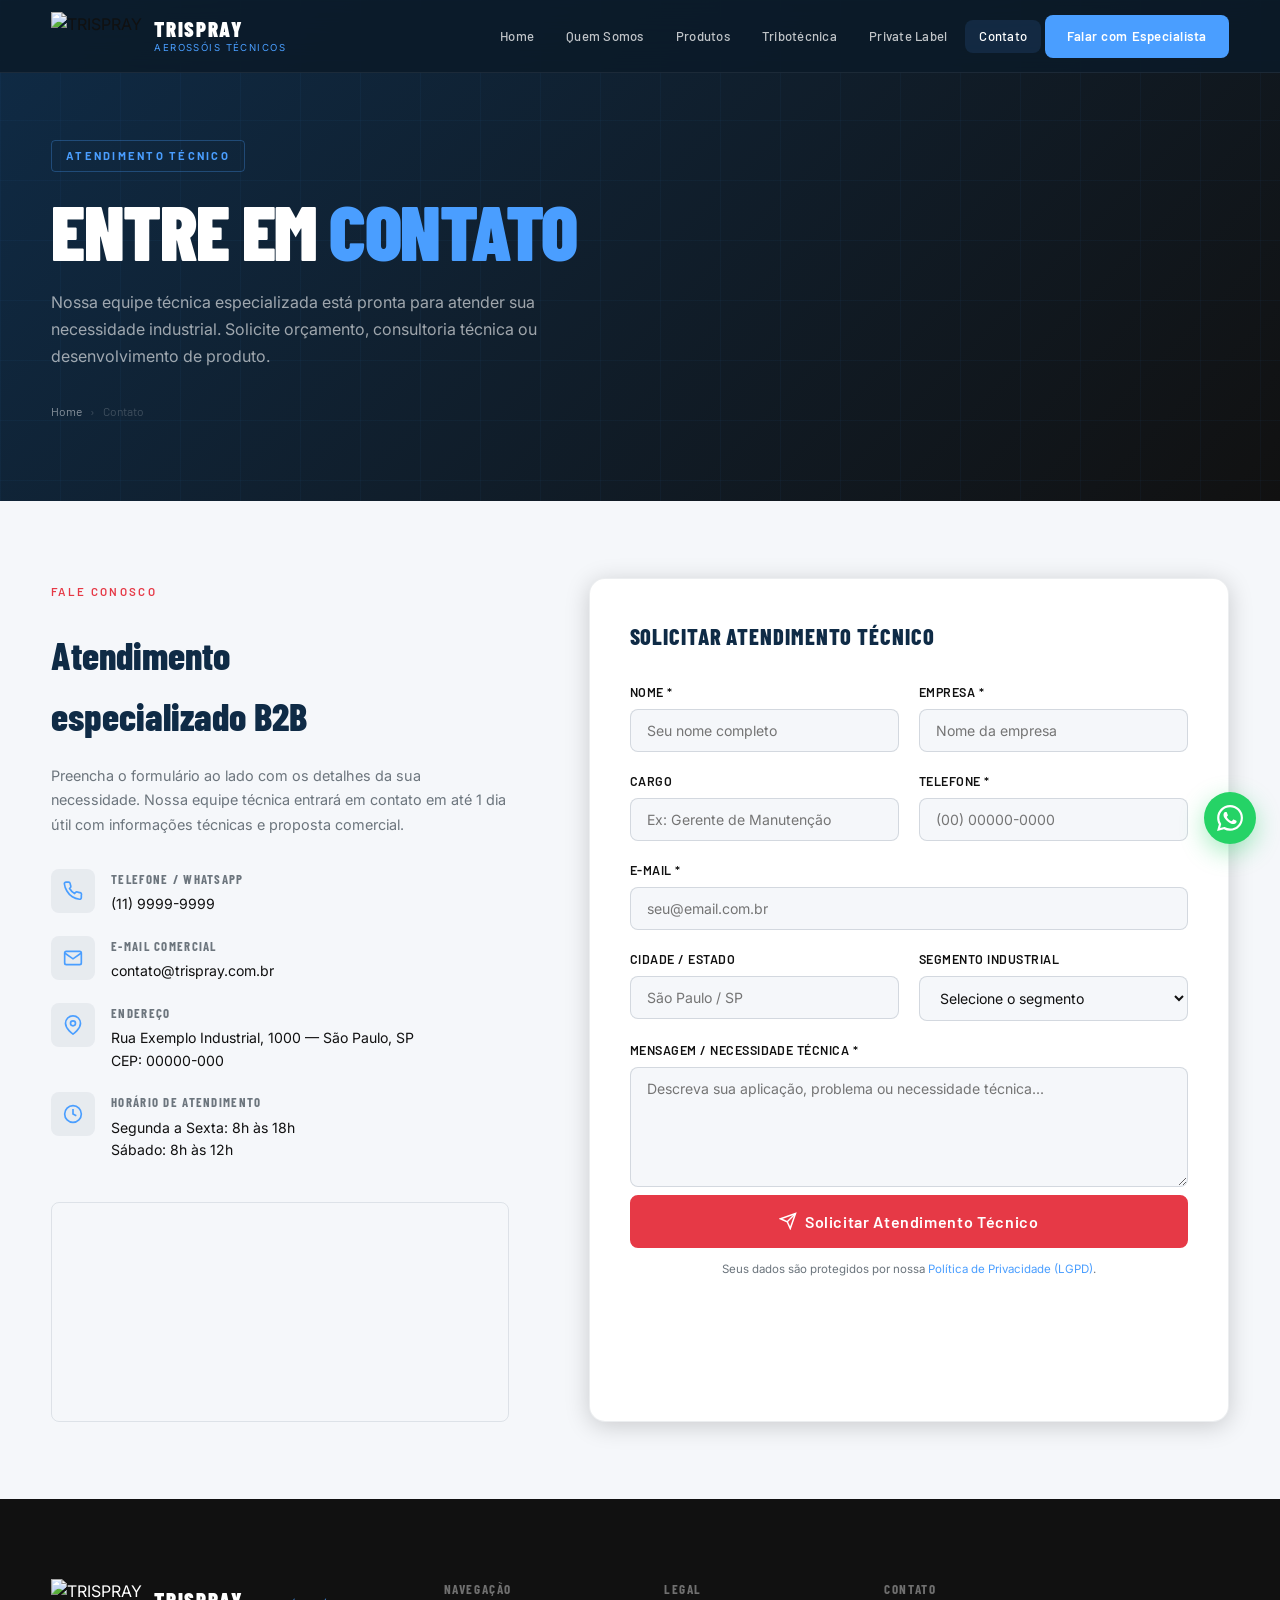
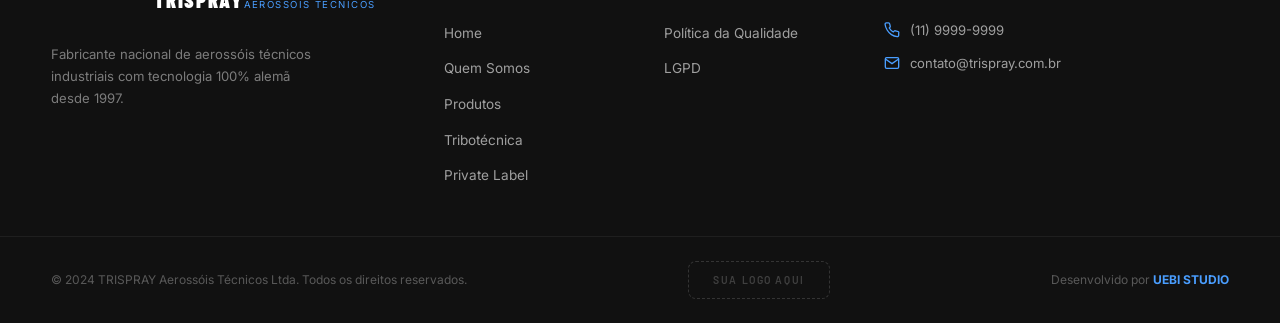
==== contato.html @ bf1bd6a0 "feat: finalizado site Trispray com design premium e detalhes em vermelho" ====
<!DOCTYPE html>
<html lang="pt-BR">

<head>
    <meta charset="UTF-8">
    <meta name="viewport" content="width=device-width, initial-scale=1.0">
    <title>Contato — TRISPRAY Aerossóis Técnicos</title>
    <meta name="description"
        content="Entre em contato com a equipe técnica da TRISPRAY. Solicite atendimento, orçamento ou consultoria para aerossóis industriais.">
    <link rel="preconnect" href="https://fonts.googleapis.com">
    <link rel="preconnect" href="https://fonts.gstatic.com" crossorigin>
    <link
        href="https://fonts.googleapis.com/css2?family=Barlow+Condensed:wght@700;800;900&family=Inter:wght@300;400;500;600;700&family=Barlow:wght@400;500;600&display=swap"
        rel="stylesheet">
    <link rel="stylesheet" href="style.css">
</head>

<body>
    <a href="https://wa.me/5511999999999" class="float-wa" target="_blank" rel="noopener" aria-label="WhatsApp"><svg
            width="26" height="26" viewBox="0 0 24 24" fill="currentColor">
            <path
                d="M17.472 14.382c-.297-.149-1.758-.867-2.03-.967-.273-.099-.471-.148-.67.15-.197.297-.767.966-.94 1.164-.173.199-.347.223-.644.075-.297-.15-1.255-.463-2.39-1.475-.883-.788-1.48-1.761-1.653-2.059-.173-.297-.018-.458.13-.606.134-.133.298-.347.446-.52.149-.174.198-.298.298-.497.099-.198.05-.371-.025-.52-.075-.149-.669-1.612-.916-2.207-.242-.579-.487-.5-.669-.51-.173-.008-.371-.01-.57-.01-.198 0-.52.074-.792.372-.272.297-1.04 1.016-1.04 2.479 0 1.462 1.065 2.875 1.213 3.074.149.198 2.096 3.2 5.077 4.487.709.306 1.262.489 1.694.625.712.227 1.36.195 1.871.118.571-.085 1.758-.719 2.006-1.413.248-.694.248-1.289.173-1.413-.074-.124-.272-.198-.57-.347m-5.421 7.403h-.004a9.87 9.87 0 0 1-5.031-1.378l-.361-.214-3.741.982.998-3.648-.235-.374a9.86 9.86 0 0 1-1.51-5.26c.001-5.45 4.436-9.884 9.888-9.884 2.64 0 5.122 1.03 6.988 2.898a9.825 9.825 0 0 1 2.893 6.994c-.003 5.45-4.437 9.884-9.885 9.884m8.413-18.297A11.815 11.815 0 0 0 12.05 0C5.495 0 .16 5.335.157 11.892c0 2.096.547 4.142 1.588 5.945L.057 24l6.305-1.654a11.882 11.882 0 0 0 5.683 1.448h.005c6.554 0 11.89-5.335 11.893-11.893a11.821 11.821 0 0 0-3.48-8.413Z" />
        </svg></a>

    <header class="header" id="header">
        <div class="container header__inner">
            <a href="index.html" class="header__logo">
                <img src="logo.png" alt="TRISPRAY" style="height: 48px; width: auto; object-fit: contain;">
                <div class="logo-text"><span class="logo-brand">TRISPRAY</span><span class="logo-sub">Aerossóis
                        Técnicos</span></div>
            </a>
            <nav class="header__nav" id="mainNav">
                <a href="index.html" class="nav-link">Home</a>
                <a href="quem-somos.html" class="nav-link">Quem Somos</a>
                <a href="produtos.html" class="nav-link">Produtos</a>
                <a href="tribotecnica.html" class="nav-link">Tribotécnica</a>
                <a href="private-label.html" class="nav-link">Private Label</a>
                <a href="contato.html" class="nav-link active">Contato</a>
                <a href="contato.html" class="btn btn--nav">Falar com Especialista</a>
            </nav>
            <button class="hamburger" id="hamburger" aria-label="Menu"><span></span><span></span><span></span></button>
        </div>
    </header>

    <main>
        <section class="page-hero">
            <div class="container page-hero__content">
                <span class="page-hero__tag">Atendimento Técnico</span>
                <h1 class="page-hero__title">Entre em <em>Contato</em></h1>
                <p class="page-hero__sub">Nossa equipe técnica especializada está pronta para atender sua necessidade
                    industrial. Solicite orçamento, consultoria técnica ou desenvolvimento de produto.</p>
                <nav class="breadcrumb"><a href="index.html">Home</a><span>›</span><span>Contato</span></nav>
            </div>
        </section>

        <div class="container">
            <div class="contato-inner">
                <div>
                    <span class="section-tag">Fale Conosco</span>
                    <h2 class="contato-info h2"
                        style="font-family:var(--font-head);font-size:clamp(1.8rem,3vw,2.6rem);font-weight:800;color:var(--blue-deep);margin:12px 0 16px;">
                        Atendimento<br>especializado B2B</h2>
                    <p style="color:var(--steel);line-height:1.7;margin-bottom:32px;font-size:.9rem;">Preencha o
                        formulário ao lado com os detalhes da sua necessidade. Nossa equipe técnica entrará em contato
                        em até 1 dia útil com informações técnicas e proposta comercial.</p>

                    <div class="contact-details">
                        <div class="contact-detail">
                            <div class="contact-detail__icon">
                                <svg width="20" height="20" viewBox="0 0 24 24" fill="none" stroke="currentColor"
                                    stroke-width="2">
                                    <path
                                        d="M22 16.92v3a2 2 0 0 1-2.18 2 19.79 19.79 0 0 1-8.63-3.07A19.5 19.5 0 0 1 4.69 12a19.79 19.79 0 0 1-3.07-8.67A2 2 0 0 1 3.6 1.28h3a2 2 0 0 1 2 1.72c.127.96.361 1.903.7 2.81a2 2 0 0 1-.45 2.11L7.91 9a16 16 0 0 0 6 6l1.27-1.27a2 2 0 0 1 2.11-.45c.907.339 1.85.573 2.81.7A2 2 0 0 1 22 16.92z" />
                                </svg>
                            </div>
                            <div>
                                <h4>Telefone / WhatsApp</h4>
                                <p>(11) 9999-9999</p>
                            </div>
                        </div>
                        <div class="contact-detail">
                            <div class="contact-detail__icon">
                                <svg width="20" height="20" viewBox="0 0 24 24" fill="none" stroke="currentColor"
                                    stroke-width="2">
                                    <path
                                        d="M4 4h16c1.1 0 2 .9 2 2v12c0 1.1-.9 2-2 2H4c-1.1 0-2-.9-2-2V6c0-1.1.9-2 2-2z" />
                                    <polyline points="22,6 12,13 2,6" />
                                </svg>
                            </div>
                            <div>
                                <h4>E-mail Comercial</h4>
                                <p>contato@trispray.com.br</p>
                            </div>
                        </div>
                        <div class="contact-detail">
                            <div class="contact-detail__icon">
                                <svg width="20" height="20" viewBox="0 0 24 24" fill="none" stroke="currentColor"
                                    stroke-width="2">
                                    <path d="M21 10c0 7-9 13-9 13s-9-6-9-13a9 9 0 0 1 18 0z" />
                                    <circle cx="12" cy="10" r="3" />
                                </svg>
                            </div>
                            <div>
                                <h4>Endereço</h4>
                                <p>Rua Exemplo Industrial, 1000 — São Paulo, SP<br>CEP: 00000-000</p>
                            </div>
                        </div>
                        <div class="contact-detail">
                            <div class="contact-detail__icon">
                                <svg width="20" height="20" viewBox="0 0 24 24" fill="none" stroke="currentColor"
                                    stroke-width="2">
                                    <circle cx="12" cy="12" r="10" />
                                    <polyline points="12 6 12 12 16 14" />
                                </svg>
                            </div>
                            <div>
                                <h4>Horário de Atendimento</h4>
                                <p>Segunda a Sexta: 8h às 18h<br>Sábado: 8h às 12h</p>
                            </div>
                        </div>
                    </div>

                    <div
                        style="border-radius:var(--radius);overflow:hidden;height:220px;border:1px solid rgba(15,43,70,.1);">
                        <iframe
                            src="https://www.google.com/maps/embed?pb=!1m18!1m12!1m3!1d3657.0!2d-46.63!3d-23.55!2m3!1f0!2f0!3f0!3m2!1i1024!2i768!4f13.1!3m3!1m2!1s0x0%3A0x0!2sSão%20Paulo!5e0!3m2!1spt!2sbr!4v1"
                            allowfullscreen="" loading="lazy" title="Localização TRISPRAY"
                            style="width:100%;height:100%;border:none;"></iframe>
                    </div>
                </div>

                <div class="contact-form">
                    <h3
                        style="font-family:var(--font-head);font-size:1.4rem;font-weight:800;color:var(--blue-deep);margin-bottom:28px;text-transform:uppercase;letter-spacing:.04em;">
                        Solicitar Atendimento Técnico</h3>
                    <form id="contactForm">
                        <div class="form-grid">
                            <div class="form-group">
                                <label for="nome">Nome *</label>
                                <input type="text" id="nome" name="nome" placeholder="Seu nome completo" required>
                            </div>
                            <div class="form-group">
                                <label for="empresa">Empresa *</label>
                                <input type="text" id="empresa" name="empresa" placeholder="Nome da empresa" required>
                            </div>
                            <div class="form-group">
                                <label for="cargo">Cargo</label>
                                <input type="text" id="cargo" name="cargo" placeholder="Ex: Gerente de Manutenção">
                            </div>
                            <div class="form-group">
                                <label for="telefone">Telefone *</label>
                                <input type="tel" id="telefone" name="telefone" placeholder="(00) 00000-0000" required>
                            </div>
                            <div class="form-group full">
                                <label for="email">E-mail *</label>
                                <input type="email" id="email" name="email" placeholder="seu@email.com.br" required>
                            </div>
                            <div class="form-group">
                                <label for="cidade">Cidade / Estado</label>
                                <input type="text" id="cidade" name="cidade" placeholder="São Paulo / SP">
                            </div>
                            <div class="form-group">
                                <label for="segmento">Segmento Industrial</label>
                                <select id="segmento" name="segmento">
                                    <option value="">Selecione o segmento</option>
                                    <option>Automotivo</option>
                                    <option>Metal-Mecânico</option>
                                    <option>Alimentício / Bebidas</option>
                                    <option>Farmacêutico</option>
                                    <option>Têxtil</option>
                                    <option>Eletroeletrônico</option>
                                    <option>Sucroalcooleiro</option>
                                    <option>Plásticos / Borracha</option>
                                    <option>Cosmético</option>
                                    <option>Outro</option>
                                </select>
                            </div>
                            <div class="form-group full">
                                <label for="mensagem">Mensagem / Necessidade Técnica *</label>
                                <textarea id="mensagem" name="mensagem"
                                    placeholder="Descreva sua aplicação, problema ou necessidade técnica..."
                                    required></textarea>
                            </div>
                        </div>
                        <div class="form-submit">
                            <button type="submit" class="btn btn--primary btn--lg">
                                <svg width="18" height="18" viewBox="0 0 24 24" fill="none" stroke="currentColor"
                                    stroke-width="2">
                                    <line x1="22" y1="2" x2="11" y2="13"></line>
                                    <polygon points="22 2 15 22 11 13 2 9 22 2"></polygon>
                                </svg>
                                Solicitar Atendimento Técnico
                            </button>
                        </div>
                        <p style="font-size:.72rem;color:var(--steel);margin-top:12px;text-align:center;">Seus dados são
                            protegidos por nossa <a href="lgpd.html" style="color:var(--blue-accent);">Política de
                                Privacidade (LGPD)</a>.</p>
                    </form>
                </div>
            </div>
        </div>
    </main>

    <footer class="footer">
        <div class="footer__top">
            <div class="container footer__top-inner">
                <div class="footer__col footer__col--brand">
                    <div class="footer__logo"><img src="logo.png" alt="TRISPRAY"
                            style="height: 48px; width: auto; object-fit: contain;">
                        <div><span class="logo-brand">TRISPRAY</span><span class="logo-sub">Aerossóis Técnicos</span>
                        </div>
                    </div>
                    <p>Fabricante nacional de aerossóis técnicos industriais com tecnologia 100% alemã desde 1997.</p>
                </div>
                <div class="footer__col">
                    <h4>Navegação</h4>
                    <ul>
                        <li><a href="index.html">Home</a></li>
                        <li><a href="quem-somos.html">Quem Somos</a></li>
                        <li><a href="produtos.html">Produtos</a></li>
                        <li><a href="tribotecnica.html">Tribotécnica</a></li>
                        <li><a href="private-label.html">Private Label</a></li>
                    </ul>
                </div>
                <div class="footer__col">
                    <h4>Legal</h4>
                    <ul>
                        <li><a href="qualidade.html">Política da Qualidade</a></li>
                        <li><a href="lgpd.html">LGPD</a></li>
                    </ul>
                </div>
                <div class="footer__col">
                    <h4>Contato</h4>
                    <div class="footer__contact">
                        <div class="footer__contact-item"><svg width="16" height="16" viewBox="0 0 24 24" fill="none"
                                stroke="currentColor" stroke-width="2">
                                <path
                                    d="M22 16.92v3a2 2 0 0 1-2.18 2 19.79 19.79 0 0 1-8.63-3.07A19.5 19.5 0 0 1 4.69 12a19.79 19.79 0 0 1-3.07-8.67A2 2 0 0 1 3.6 1.28h3a2 2 0 0 1 2 1.72c.127.96.361 1.903.7 2.81a2 2 0 0 1-.45 2.11L7.91 9a16 16 0 0 0 6 6l1.27-1.27a2 2 0 0 1 2.11-.45c.907.339 1.85.573 2.81.7A2 2 0 0 1 22 16.92z" />
                            </svg><span>(11) 9999-9999</span></div>
                        <div class="footer__contact-item"><svg width="16" height="16" viewBox="0 0 24 24" fill="none"
                                stroke="currentColor" stroke-width="2">
                                <path d="M4 4h16c1.1 0 2 .9 2 2v12c0 1.1-.9 2-2 2H4c-1.1 0-2-.9-2-2V6c0-1.1.9-2 2-2z" />
                                <polyline points="22,6 12,13 2,6" />
                            </svg><span>contato@trispray.com.br</span></div>
                    </div>
                </div>
            </div>
        </div>
        <div class="footer__bottom">
            <div class="container footer__bottom-inner">
                <p>© 2024 TRISPRAY Aerossóis Técnicos Ltda. Todos os direitos reservados.</p>
                <div class="footer__logo-client">
                    <div class="logo-placeholder"><span>SUA LOGO AQUI</span></div>
                </div>
                <p class="footer__dev">Desenvolvido por <strong>UEBI STUDIO</strong></p>
            </div>
        </div>
    </footer>
    <script src="main.js"></script>
</body>

</html>
---- style.css ----
/* ═══════════════════════════════════════════════════
   TRISPRAY — INDUSTRIAL TECH PREMIUM DESIGN SYSTEM
   ═══════════════════════════════════════════════════ */

:root {
  --red-brand: #E63946;
  --red-dark: #C92A36;
  --blue-deep: #0F2B46;
  --blue-mid: #1A3D5C;
  --blue-accent: #4A9EFF;
  --blue-light: #7EC8FF;
  --steel: #6C757D;
  --steel-light: #9BA7B0;
  --graphite: #111111;
  --graphite-mid: #1C1C1C;
  --graphite-soft: #2A2A2A;
  --white-tech: #F5F7FA;
  --white: #FFFFFF;
  --green-nsf: #22C55E;
  --green-dark: #166534;
  --amber: #F59E0B;
  --border: rgba(74, 158, 255, .15);
  --border-dark: rgba(255, 255, 255, .07);

  --font-head: 'Barlow Condensed', sans-serif;
  --font-body: 'Inter', sans-serif;
  --font-alt: 'Barlow', sans-serif;

  --radius: 8px;
  --radius-lg: 16px;
  --shadow: 0 4px 24px rgba(0, 0, 0, .18);
  --shadow-lg: 0 12px 48px rgba(0, 0, 0, .28);

  --transition: .3s cubic-bezier(.25, .46, .45, .94);
}

*,
*::before,
*::after {
  box-sizing: border-box;
  margin: 0;
  padding: 0;
}

html {
  scroll-behavior: smooth;
  font-size: 16px;
}

body {
  font-family: var(--font-body);
  background: var(--white-tech);
  color: var(--graphite);
  line-height: 1.6;
  -webkit-font-smoothing: antialiased;
  overflow-x: hidden;
}

img {
  max-width: 100%;
  height: auto;
  display: block;
}

a {
  text-decoration: none;
  color: inherit;
}

ul {
  list-style: none;
}

/* ─── CONTAINER ─── */
.container {
  width: 100%;
  max-width: 1320px;
  margin: 0 auto;
  padding: 0 clamp(16px, 4vw, 64px);
}

/* ─── SECTION UTIL ─── */
.section {
  padding: clamp(64px, 8vw, 120px) 0;
}

.section--dark {
  background: var(--graphite);
  color: var(--white);
}

.section--blue {
  background: var(--blue-deep);
  color: var(--white);
}

.section-header {
  margin-bottom: clamp(40px, 5vw, 72px);
}

.section-header--center {
  text-align: center;
}

.section-header--split {
  display: flex;
  justify-content: space-between;
  align-items: flex-end;
  gap: 24px;
  flex-wrap: wrap;
}

.section-tag {
  display: inline-block;
  font-family: var(--font-alt);
  font-size: .72rem;
  font-weight: 600;
  letter-spacing: .2em;
  text-transform: uppercase;
  color: var(--red-brand);
  margin-bottom: 12px;
}

.section-title {
  font-family: var(--font-head);
  font-size: clamp(2rem, 4vw, 3.2rem);
  font-weight: 800;
  line-height: 1.1;
  letter-spacing: -.01em;
  color: inherit;
}

.section-title em {
  font-style: normal;
  color: var(--blue-accent);
}

.section--dark .section-title em,
.section--blue .section-title em {
  color: var(--blue-light);
}

.section-desc {
  margin-top: 16px;
  font-size: 1rem;
  color: var(--steel);
  max-width: 560px;
}

.section--dark .section-desc {
  color: var(--steel-light);
}

/* ─── BUTTONS ─── */
.btn {
  display: inline-flex;
  align-items: center;
  gap: 8px;
  padding: 12px 28px;
  border-radius: var(--radius);
  font-family: var(--font-alt);
  font-weight: 600;
  font-size: .9rem;
  letter-spacing: .04em;
  cursor: pointer;
  border: 2px solid transparent;
  transition: var(--transition);
  white-space: nowrap;
}

.btn--primary {
  background: var(--red-brand);
  color: var(--white);
  border-color: var(--red-brand);
}

.btn--primary:hover {
  background: var(--red-dark);
  border-color: var(--red-dark);
  transform: translateY(-2px);
  box-shadow: 0 8px 24px rgba(230, 57, 70, .35);
}

.btn--ghost {
  background: transparent;
  color: var(--white);
  border-color: rgba(255, 255, 255, .4);
}

.btn--ghost:hover {
  border-color: var(--white);
  background: rgba(255, 255, 255, .08);
}

.btn--outline {
  background: transparent;
  color: var(--blue-accent);
  border-color: var(--blue-accent);
}

.btn--outline:hover {
  background: var(--blue-accent);
  color: var(--white);
}

.btn--nav {
  background: var(--blue-accent);
  color: var(--white);
  padding: 9px 20px;
  font-size: .82rem;
}

.btn--nav:hover {
  background: #2d87f0;
}

.btn--lg {
  padding: 15px 36px;
  font-size: 1rem;
}

/* ─── FLOATING ELEMENTS ─── */
.float-cta {
  position: fixed;
  right: 24px;
  bottom: 120px;
  z-index: 999;
  display: flex;
  align-items: center;
  gap: 10px;
  background: var(--blue-deep);
  color: var(--white);
  border: 1px solid var(--border);
  border-radius: 40px;
  padding: 12px 20px;
  font-family: var(--font-alt);
  font-weight: 600;
  font-size: .8rem;
  letter-spacing: .04em;
  box-shadow: 0 8px 32px rgba(15, 43, 70, .5);
  transition: var(--transition);
}

.float-cta:hover {
  background: var(--blue-accent);
  border-color: var(--blue-accent);
  transform: translateY(-3px);
}

.float-wa {
  position: fixed;
  right: 24px;
  bottom: 56px;
  z-index: 999;
  width: 52px;
  height: 52px;
  border-radius: 50%;
  background: #25D366;
  color: var(--white);
  display: flex;
  align-items: center;
  justify-content: center;
  box-shadow: 0 8px 24px rgba(37, 211, 102, .4);
  transition: var(--transition);
}

.float-wa:hover {
  transform: scale(1.1);
}

/* ═══════════════════════════════════════
   HEADER
═══════════════════════════════════════ */
.header {
  position: fixed;
  top: 0;
  left: 0;
  right: 0;
  z-index: 1000;
  background: rgba(11, 26, 41, .85);
  backdrop-filter: blur(16px);
  -webkit-backdrop-filter: blur(16px);
  border-bottom: 1px solid var(--border-dark);
  transition: var(--transition);
}

.header.scrolled {
  background: rgba(11, 26, 41, .97);
  box-shadow: 0 4px 24px rgba(0, 0, 0, .3);
}

.header__inner {
  display: flex;
  align-items: center;
  justify-content: space-between;
  gap: 24px;
  height: 72px;
}

.header__logo {
  display: flex;
  align-items: center;
  gap: 12px;
  flex-shrink: 0;
}

.logo-text {
  display: flex;
  flex-direction: column;
}

.logo-brand {
  font-family: var(--font-head);
  font-size: 1.3rem;
  font-weight: 900;
  letter-spacing: .08em;
  color: var(--white);
  line-height: 1;
}

.logo-sub {
  font-size: .6rem;
  letter-spacing: .15em;
  text-transform: uppercase;
  color: var(--blue-accent);
  line-height: 1;
  margin-top: 3px;
}

.header__nav {
  display: flex;
  align-items: center;
  gap: 4px;
}

.nav-link {
  font-family: var(--font-alt);
  font-size: .82rem;
  font-weight: 500;
  color: rgba(255, 255, 255, .75);
  padding: 6px 14px;
  border-radius: var(--radius);
  transition: var(--transition);
  display: flex;
  align-items: center;
  gap: 4px;
  letter-spacing: .02em;
}

.nav-link:hover,
.nav-link.active {
  color: var(--white);
  background: rgba(74, 158, 255, .12);
}

.nav-dropdown {
  position: relative;
}

.dropdown-menu {
  position: absolute;
  top: calc(100% + 8px);
  left: 0;
  background: var(--blue-deep);
  border: 1px solid var(--border);
  border-radius: var(--radius);
  padding: 8px;
  min-width: 240px;
  opacity: 0;
  visibility: hidden;
  transform: translateY(-8px);
  transition: var(--transition);
  box-shadow: var(--shadow-lg);
}

.nav-dropdown:hover .dropdown-menu {
  opacity: 1;
  visibility: visible;
  transform: translateY(0);
}

.dropdown-item {
  display: block;
  padding: 9px 14px;
  font-size: .82rem;
  color: rgba(255, 255, 255, .75);
  border-radius: 6px;
  transition: var(--transition);
  font-family: var(--font-alt);
}

.dropdown-item:hover {
  background: rgba(74, 158, 255, .15);
  color: var(--white);
}

.hamburger {
  display: none;
  flex-direction: column;
  gap: 5px;
  background: none;
  border: none;
  cursor: pointer;
  padding: 4px;
}

.hamburger span {
  display: block;
  width: 24px;
  height: 2px;
  background: var(--white);
  border-radius: 2px;
  transition: var(--transition);
}

/* ═══════════════════════════════════════
   HERO
═══════════════════════════════════════ */
.hero {
  position: relative;
  min-height: 100vh;
  display: flex;
  align-items: center;
  overflow: hidden;
  padding-top: 72px;
}

.hero__bg {
  position: absolute;
  inset: 0;
  z-index: 0;
}

.hero__img {
  width: 100%;
  height: 100%;
  object-fit: cover;
  object-position: center right;
  filter: saturate(.7) brightness(.5);
}

.hero__overlay {
  position: absolute;
  inset: 0;
  background: linear-gradient(105deg,
      rgba(15, 43, 70, .97) 0%,
      rgba(15, 43, 70, .82) 40%,
      rgba(15, 43, 70, .4) 70%,
      transparent 100%);
}

.hero__grid-lines {
  position: absolute;
  inset: 0;
  background-image:
    linear-gradient(rgba(74, 158, 255, .04) 1px, transparent 1px),
    linear-gradient(90deg, rgba(74, 158, 255, .04) 1px, transparent 1px);
  background-size: 60px 60px;
}

.hero__content {
  position: relative;
  z-index: 1;
  padding-top: clamp(48px, 8vh, 100px);
  padding-bottom: clamp(48px, 8vh, 100px);
  max-width: 800px;
}

.hero__meta {
  display: flex;
  align-items: center;
  gap: 12px;
  margin-bottom: 28px;
  flex-wrap: wrap;
}

.hero__tag {
  font-family: var(--font-alt);
  font-size: .72rem;
  font-weight: 600;
  letter-spacing: .18em;
  text-transform: uppercase;
  color: var(--red-brand);
}

.hero__sep {
  color: rgba(255, 255, 255, .25);
}

.hero__headline {
  display: flex;
  flex-direction: column;
  gap: 0;
  margin-bottom: 28px;
}

.hero__headline-line1 {
  font-family: var(--font-head);
  font-size: clamp(1.4rem, 2.5vw, 2rem);
  font-weight: 400;
  color: rgba(255, 255, 255, .7);
  letter-spacing: .04em;
  text-transform: uppercase;
}

.hero__headline-line2 {
  font-family: var(--font-head);
  font-size: clamp(3rem, 7vw, 6.5rem);
  font-weight: 900;
  line-height: .95;
  letter-spacing: -.02em;
  text-transform: uppercase;
  color: var(--white);
}

.hero__headline-accent {
  font-family: var(--font-head);
  font-size: clamp(1.8rem, 4vw, 3.5rem);
  font-weight: 700;
  line-height: 1.1;
  color: var(--blue-accent);
  letter-spacing: .02em;
  text-transform: uppercase;
}

.hero__sub {
  font-size: clamp(.9rem, 1.2vw, 1.05rem);
  color: rgba(255, 255, 255, .65);
  line-height: 1.7;
  margin-bottom: 40px;
  max-width: 520px;
}

.hero__actions {
  display: flex;
  gap: 16px;
  flex-wrap: wrap;
  margin-bottom: 56px;
}

.hero__stats {
  display: flex;
  align-items: center;
  gap: 32px;
  padding-top: 36px;
  border-top: 1px solid rgba(255, 255, 255, .1);
  flex-wrap: wrap;
}

.hero__stat {
  display: flex;
  flex-direction: column;
}

.hero__stat-num {
  font-family: var(--font-head);
  font-size: 2.8rem;
  font-weight: 900;
  color: var(--white);
  line-height: 1;
}

.hero__stat-unit {
  font-size: 1.5rem;
  color: var(--blue-accent);
  font-weight: 800;
}

.hero__stat-label {
  font-size: .72rem;
  letter-spacing: .1em;
  text-transform: uppercase;
  color: rgba(255, 255, 255, .5);
  margin-top: 4px;
  font-family: var(--font-alt);
}

.hero__stat-div {
  width: 1px;
  height: 48px;
  background: rgba(255, 255, 255, .12);
}

.hero__scroll {
  position: absolute;
  bottom: 40px;
  left: 50%;
  transform: translateX(-50%);
  display: flex;
  flex-direction: column;
  align-items: center;
  gap: 8px;
  z-index: 1;
  color: rgba(255, 255, 255, .4);
  font-size: .65rem;
  letter-spacing: .15em;
  text-transform: uppercase;
  font-family: var(--font-alt);
}

.hero__scroll-line {
  width: 1px;
  height: 48px;
  background: linear-gradient(to bottom, rgba(74, 158, 255, .6), transparent);
  animation: scrollPulse 2s infinite;
}

@keyframes scrollPulse {

  0%,
  100% {
    opacity: .4;
    transform: scaleY(1);
  }

  50% {
    opacity: 1;
    transform: scaleY(.6);
  }
}

/* ═══════════════════════════════════════
   DIFERENCIAIS
═══════════════════════════════════════ */
.diferenciais__grid {
  display: grid;
  grid-template-columns: repeat(auto-fill, minmax(320px, 1fr));
  gap: 1px;
  background: rgba(74, 158, 255, .1);
  border: 1px solid rgba(74, 158, 255, .1);
  border-radius: var(--radius-lg);
  overflow: hidden;
}

.dif-card {
  background: var(--white);
  padding: 40px 36px;
  position: relative;
  transition: var(--transition);
}

.dif-card:hover {
  background: rgba(15, 43, 70, .03);
}

.dif-card__num {
  font-family: var(--font-head);
  font-size: 4rem;
  font-weight: 900;
  color: rgba(74, 158, 255, .07);
  line-height: 1;
  position: absolute;
  top: 24px;
  right: 28px;
  letter-spacing: -.02em;
}

.dif-card__icon {
  color: var(--blue-accent);
  margin-bottom: 20px;
}

.dif-card h3 {
  font-family: var(--font-head);
  font-size: 1.25rem;
  font-weight: 700;
  margin-bottom: 10px;
  color: var(--blue-deep);
  letter-spacing: .01em;
}

.dif-card p {
  font-size: .88rem;
  color: var(--steel);
  line-height: 1.65;
}

/* ═══════════════════════════════════════
   SEGMENTOS
═══════════════════════════════════════ */
.segmentos__grid {
  display: grid;
  grid-template-columns: repeat(auto-fill, minmax(200px, 1fr));
  gap: 16px;
}

.seg-card {
  background: var(--graphite-mid);
  border: 1px solid rgba(255, 255, 255, .06);
  border-radius: var(--radius);
  padding: 32px 24px;
  text-align: center;
  transition: var(--transition);
  cursor: default;
}

.seg-card:hover {
  border-color: var(--blue-accent);
  background: rgba(74, 158, 255, .08);
  transform: translateY(-4px);
}

.seg-card__icon {
  color: var(--blue-accent);
  margin: 0 auto 16px;
  display: flex;
  justify-content: center;
}

.seg-card h3 {
  font-family: var(--font-head);
  font-size: 1.05rem;
  font-weight: 700;
  color: var(--white);
  margin-bottom: 6px;
  letter-spacing: .02em;
}

.seg-card p {
  font-size: .75rem;
  color: var(--steel-light);
  line-height: 1.5;
}

/* ═══════════════════════════════════════
   PRODUTOS PREVIEW
═══════════════════════════════════════ */
.produtos-preview__grid {
  display: grid;
  grid-template-columns: repeat(auto-fill, minmax(280px, 1fr));
  gap: 24px;
}

.prod-card {
  background: var(--white);
  border: 1px solid rgba(15, 43, 70, .08);
  border-radius: var(--radius-lg);
  padding: 32px 28px;
  position: relative;
  overflow: hidden;
  transition: var(--transition);
}

.prod-card::before {
  content: '';
  position: absolute;
  inset: 0;
  background: linear-gradient(135deg, rgba(74, 158, 255, .03), transparent);
  opacity: 0;
  transition: var(--transition);
}

.prod-card:hover {
  transform: translateY(-6px);
  box-shadow: var(--shadow-lg);
}

.prod-card:hover::before {
  opacity: 1;
}

.prod-card__accent {
  position: absolute;
  top: 0;
  left: 0;
  width: 100%;
  height: 3px;
  background: var(--accent, var(--blue-accent));
}

.prod-card__head {
  display: flex;
  justify-content: space-between;
  align-items: flex-start;
  margin-bottom: 20px;
  color: var(--blue-deep);
}

.prod-card__tag {
  font-size: .68rem;
  font-weight: 700;
  letter-spacing: .12em;
  text-transform: uppercase;
  background: rgba(74, 158, 255, .1);
  color: var(--blue-accent);
  padding: 4px 10px;
  border-radius: 4px;
  font-family: var(--font-alt);
}

.nsf-tag {
  background: rgba(34, 197, 94, .1) !important;
  color: var(--green-nsf) !important;
}

.prod-card h3 {
  font-family: var(--font-head);
  font-size: 1.3rem;
  font-weight: 800;
  color: var(--blue-deep);
  margin-bottom: 10px;
  letter-spacing: .01em;
}

.prod-card p {
  font-size: .85rem;
  color: var(--steel);
  line-height: 1.6;
  margin-bottom: 20px;
}

.prod-card__link {
  font-family: var(--font-alt);
  font-size: .82rem;
  font-weight: 700;
  color: var(--blue-accent);
  letter-spacing: .04em;
  transition: var(--transition);
}

.prod-card__link:hover {
  letter-spacing: .1em;
}

/* ═══════════════════════════════════════
   PRIVATE LABEL
═══════════════════════════════════════ */
.private-label__inner {
  display: grid;
  grid-template-columns: 1fr 1fr;
  gap: 80px;
  align-items: center;
}

.private-label__content p {
  margin: 20px 0 28px;
  font-size: .95rem;
  color: rgba(255, 255, 255, .65);
  line-height: 1.8;
}

.checkList {
  display: flex;
  flex-direction: column;
  gap: 12px;
  margin-bottom: 36px;
}

.checkList li {
  display: flex;
  align-items: center;
  gap: 10px;
  font-size: .9rem;
  color: rgba(255, 255, 255, .8);
}

.checkList li svg {
  color: var(--green-nsf);
  flex-shrink: 0;
}

.pl-visual-box {
  position: relative;
  height: 360px;
  display: flex;
  align-items: center;
  justify-content: center;
}

.pl-glow {
  position: absolute;
  width: 200px;
  height: 200px;
  border-radius: 50%;
  background: radial-gradient(circle, rgba(74, 158, 255, .2), transparent 70%);
  animation: glowPulse 3s infinite;
}

@keyframes glowPulse {

  0%,
  100% {
    transform: scale(1);
    opacity: .6
  }

  50% {
    transform: scale(1.2);
    opacity: 1
  }
}

.pl-can {
  position: absolute;
  display: flex;
  flex-direction: column;
  align-items: center;
  transition: var(--transition);
}

.pl-can:hover {
  transform: translateY(-8px);
}

.pl-can__body {
  width: 68px;
  height: 160px;
  border-radius: 10px 10px 8px 8px;
  background: linear-gradient(135deg, #3a5a7a, #1a3d5c, #0f2b46);
  border: 1px solid rgba(74, 158, 255, .3);
  box-shadow: inset -8px 0 16px rgba(0, 0, 0, .4), 0 8px 32px rgba(0, 0, 0, .4);
  position: relative;
  overflow: hidden;
}

.pl-can__body::before {
  content: '';
  position: absolute;
  top: 0;
  left: 25%;
  width: 20%;
  height: 100%;
  background: linear-gradient(to bottom, rgba(255, 255, 255, .15), transparent);
  border-radius: 0 0 4px 4px;
}

.pl-can__label {
  margin-top: 8px;
  font-family: var(--font-head);
  font-size: .6rem;
  font-weight: 700;
  letter-spacing: .12em;
  text-align: center;
  color: rgba(255, 255, 255, .4);
}

.pl-can--1 {
  left: 50px;
  transform: rotate(-8deg);
  z-index: 1;
}

.pl-can--2 {
  transform: rotate(0deg) translateY(-16px);
  z-index: 3;
}

.pl-can--3 {
  right: 50px;
  transform: rotate(8deg);
  z-index: 2;
}

.pl-can--1 .pl-can__body {
  background: linear-gradient(135deg, #4a7a3a, #2a5a2a, #1a3a1a);
}

.pl-can--3 .pl-can__body {
  background: linear-gradient(135deg, #7a3a3a, #5a1a1a, #3a0a0a);
}

/* ═══════════════════════════════════════
   QUALIDADE
═══════════════════════════════════════ */
.qualidade__grid {
  display: grid;
  grid-template-columns: repeat(auto-fill, minmax(260px, 1fr));
  gap: 24px;
}

.qual-item {
  background: var(--white);
  border: 1px solid rgba(15, 43, 70, .08);
  border-radius: var(--radius-lg);
  padding: 36px 28px;
  transition: var(--transition);
}

.qual-item:hover {
  box-shadow: var(--shadow);
  transform: translateY(-4px);
}

.qual-item__icon {
  color: var(--blue-accent);
  margin-bottom: 20px;
}

.qual-item__icon.nsf-icon {
  color: var(--green-nsf);
}

.qual-item h3 {
  font-family: var(--font-head);
  font-size: 1.15rem;
  font-weight: 700;
  color: var(--blue-deep);
  margin-bottom: 10px;
}

.qual-item p {
  font-size: .84rem;
  color: var(--steel);
  line-height: 1.65;
  margin-bottom: 18px;
}

.qual-link {
  font-family: var(--font-alt);
  font-size: .82rem;
  font-weight: 700;
  color: var(--blue-accent);
  transition: var(--transition);
}

.qual-link:hover {
  letter-spacing: .06em;
}

/* ═══════════════════════════════════════
   TRIBOTÉCNICA PREVIEW
═══════════════════════════════════════ */
.tribo-preview__inner {
  display: grid;
  grid-template-columns: auto 1fr 1fr;
  gap: 64px;
  align-items: start;
}

.tribo-preview__label {
  writing-mode: vertical-rl;
  text-orientation: mixed;
  transform: rotate(180deg);
}

.tribo-preview__label span {
  font-family: var(--font-head);
  font-size: .75rem;
  font-weight: 700;
  letter-spacing: .25em;
  text-transform: uppercase;
  color: var(--blue-accent);
  border-right: 2px solid var(--blue-accent);
  padding-right: 16px;
}

.tribo-preview__content p {
  margin: 20px 0 28px;
  font-size: .9rem;
  color: rgba(255, 255, 255, .65);
  line-height: 1.8;
}

.tribo-prod-item {
  display: flex;
  align-items: center;
  gap: 20px;
  padding: 18px 0;
  border-bottom: 1px solid rgba(255, 255, 255, .06);
}

.tribo-num {
  font-family: var(--font-head);
  font-size: 1.5rem;
  font-weight: 900;
  color: rgba(74, 158, 255, .25);
  min-width: 32px;
}

.tribo-prod-item strong {
  display: block;
  font-family: var(--font-head);
  font-size: 1rem;
  font-weight: 700;
  color: var(--white);
  letter-spacing: .02em;
}

.tribo-prod-item span {
  font-size: .78rem;
  color: rgba(255, 255, 255, .45);
  margin-top: 2px;
  display: block;
}

/* ═══════════════════════════════════════
   FOOTER
═══════════════════════════════════════ */
.footer {
  background: var(--graphite);
  color: var(--white);
}

.footer__top {
  padding: 80px 0 48px;
  border-bottom: 1px solid rgba(255, 255, 255, .06);
}

.footer__top-inner {
  display: grid;
  grid-template-columns: 2fr 1fr 1fr 2fr;
  gap: 48px;
}

.footer__col--brand p {
  margin-top: 16px;
  font-size: .82rem;
  color: rgba(255, 255, 255, .45);
  line-height: 1.7;
  max-width: 280px;
}

.footer__logo {
  display: flex;
  align-items: center;
  gap: 12px;
}

.footer__social {
  display: flex;
  gap: 12px;
  margin-top: 24px;
}

.social-icon {
  width: 36px;
  height: 36px;
  border-radius: 8px;
  background: rgba(255, 255, 255, .06);
  display: flex;
  align-items: center;
  justify-content: center;
  color: rgba(255, 255, 255, .6);
  transition: var(--transition);
}

.social-icon:hover {
  background: var(--blue-accent);
  color: var(--white);
}

.footer__col h4 {
  font-family: var(--font-head);
  font-size: .82rem;
  font-weight: 700;
  letter-spacing: .12em;
  text-transform: uppercase;
  color: rgba(255, 255, 255, .4);
  margin-bottom: 20px;
}

.footer__col ul li+li {
  margin-top: 10px;
}

.footer__col ul a {
  font-size: .85rem;
  color: rgba(255, 255, 255, .6);
  transition: var(--transition);
}

.footer__col ul a:hover {
  color: var(--blue-accent);
  padding-left: 6px;
}

.footer__contact {
  display: flex;
  flex-direction: column;
  gap: 12px;
}

.footer__contact-item {
  display: flex;
  align-items: flex-start;
  gap: 10px;
  font-size: .82rem;
  color: rgba(255, 255, 255, .6);
}

.footer__contact-item svg {
  flex-shrink: 0;
  color: var(--blue-accent);
  margin-top: 2px;
}

.footer__map {
  margin-top: 20px;
  border-radius: var(--radius);
  overflow: hidden;
  height: 140px;
  border: 1px solid rgba(255, 255, 255, .07);
}

.footer__map iframe {
  width: 100%;
  height: 100%;
  border: none;
  filter: invert(.85) hue-rotate(180deg) saturate(.6);
}

.footer__mid {
  padding: 16px 0;
  border-bottom: 1px solid rgba(255, 255, 255, .04);
}

.footer__mid-inner {
  display: flex;
  gap: 16px;
  align-items: center;
  justify-content: center;
  flex-wrap: wrap;
}

.footer__mid-inner span {
  color: rgba(255, 255, 255, .2);
}

.footer__mid-inner a {
  font-size: .78rem;
  color: rgba(255, 255, 255, .45);
  font-family: var(--font-alt);
  transition: var(--transition);
}

.footer__mid-inner a:hover {
  color: var(--blue-accent);
}

.footer__bottom {
  padding: 24px 0;
}

.footer__bottom-inner {
  display: flex;
  align-items: center;
  justify-content: space-between;
  gap: 24px;
  flex-wrap: wrap;
}

.footer__bottom-inner p {
  font-size: .75rem;
  color: rgba(255, 255, 255, .3);
}

.footer__dev {
  color: rgba(255, 255, 255, .3) !important;
}

.footer__dev strong {
  color: var(--blue-accent);
}

.logo-placeholder {
  border: 1px dashed rgba(255, 255, 255, .15);
  border-radius: var(--radius);
  padding: 10px 24px;
  display: flex;
  align-items: center;
  justify-content: center;
}

.logo-placeholder span {
  font-size: .65rem;
  letter-spacing: .15em;
  text-transform: uppercase;
  color: rgba(255, 255, 255, .2);
  font-family: var(--font-alt);
  font-weight: 600;
}

/* ═══════════════════════════════════════
   REVEAL ANIMATIONS
═══════════════════════════════════════ */
.reveal {
  opacity: 0;
  transform: translateY(32px);
  transition: opacity .7s ease, transform .7s ease;
}

.reveal.visible {
  opacity: 1;
  transform: translateY(0);
}

.reveal:nth-child(2) {
  transition-delay: .1s;
}

.reveal:nth-child(3) {
  transition-delay: .2s;
}

.reveal:nth-child(4) {
  transition-delay: .3s;
}

.reveal:nth-child(5) {
  transition-delay: .4s;
}

.reveal:nth-child(6) {
  transition-delay: .5s;
}

/* ═══════════════════════════════════════
   PAGE HERO (internas)
═══════════════════════════════════════ */
.page-hero {
  background: linear-gradient(135deg, var(--blue-deep) 0%, var(--graphite) 100%);
  padding: 140px 0 80px;
  position: relative;
  overflow: hidden;
}

.page-hero::before {
  content: '';
  position: absolute;
  inset: 0;
  background-image:
    linear-gradient(rgba(74, 158, 255, .04) 1px, transparent 1px),
    linear-gradient(90deg, rgba(74, 158, 255, .04) 1px, transparent 1px);
  background-size: 60px 60px;
}

.page-hero__content {
  position: relative;
  z-index: 1;
}

.page-hero__tag {
  display: inline-block;
  font-family: var(--font-alt);
  font-size: .7rem;
  font-weight: 700;
  letter-spacing: .2em;
  text-transform: uppercase;
  color: var(--blue-accent);
  border: 1px solid rgba(74, 158, 255, .3);
  padding: 6px 14px;
  border-radius: 4px;
  margin-bottom: 20px;
}

.page-hero__title {
  font-family: var(--font-head);
  font-size: clamp(2.5rem, 6vw, 5rem);
  font-weight: 900;
  color: var(--white);
  line-height: 1;
  letter-spacing: -.02em;
  text-transform: uppercase;
}

.page-hero__title em {
  font-style: normal;
  color: var(--blue-accent);
}

.page-hero__sub {
  margin-top: 20px;
  font-size: 1rem;
  color: rgba(255, 255, 255, .6);
  max-width: 540px;
  line-height: 1.7;
}

.breadcrumb {
  display: flex;
  align-items: center;
  gap: 8px;
  margin-top: 32px;
  font-size: .75rem;
  color: rgba(255, 255, 255, .35);
  font-family: var(--font-alt);
}

.breadcrumb a {
  color: rgba(255, 255, 255, .5);
  transition: var(--transition);
}

.breadcrumb a:hover {
  color: var(--blue-accent);
}

.breadcrumb span {
  color: rgba(255, 255, 255, .2);
}

/* ═══════════════════════════════════════
   PRODUTO CARD (página produtos)
═══════════════════════════════════════ */
.produtos-page {
  display: grid;
  grid-template-columns: 280px 1fr;
  gap: 48px;
  align-items: start;
  padding: clamp(40px, 6vw, 80px) 0;
}

.filter-sidebar {
  background: var(--white);
  border: 1px solid rgba(15, 43, 70, .08);
  border-radius: var(--radius-lg);
  padding: 28px;
  position: sticky;
  top: 96px;
}

.filter-sidebar h3 {
  font-family: var(--font-head);
  font-size: .8rem;
  font-weight: 700;
  letter-spacing: .15em;
  text-transform: uppercase;
  color: var(--steel);
  margin-bottom: 16px;
}

.filter-btn {
  display: flex;
  align-items: center;
  gap: 10px;
  width: 100%;
  text-align: left;
  padding: 10px 14px;
  border-radius: var(--radius);
  font-size: .85rem;
  font-family: var(--font-alt);
  font-weight: 500;
  color: var(--graphite);
  background: none;
  border: none;
  cursor: pointer;
  transition: var(--transition);
  margin-bottom: 4px;
}

.filter-btn:hover,
.filter-btn.active {
  background: rgba(74, 158, 255, .1);
  color: var(--blue-accent);
}

.filter-btn .dot {
  width: 8px;
  height: 8px;
  border-radius: 50%;
  background: var(--blue-accent);
  flex-shrink: 0;
}

.produtos-grid {
  display: grid;
  grid-template-columns: repeat(auto-fill, minmax(300px, 1fr));
  gap: 24px;
}

.produto-item {
  background: var(--white);
  border: 1px solid rgba(15, 43, 70, .08);
  border-radius: var(--radius-lg);
  padding: 28px;
  transition: var(--transition);
}

.produto-item:hover {
  box-shadow: var(--shadow);
  transform: translateY(-4px);
}

.produto-item__category {
  font-size: .68rem;
  font-weight: 700;
  letter-spacing: .15em;
  text-transform: uppercase;
  color: var(--blue-accent);
  margin-bottom: 10px;
  font-family: var(--font-alt);
}

.produto-item h3 {
  font-family: var(--font-head);
  font-size: 1.2rem;
  font-weight: 800;
  color: var(--blue-deep);
  margin-bottom: 10px;
}

.produto-item p {
  font-size: .82rem;
  color: var(--steel);
  line-height: 1.6;
  margin-bottom: 16px;
}

.produto-item__benefits {
  margin-bottom: 20px;
}

.produto-item__benefits li {
  font-size: .78rem;
  color: var(--graphite);
  padding: 4px 0;
  padding-left: 16px;
  position: relative;
}

.produto-item__benefits li::before {
  content: '→';
  position: absolute;
  left: 0;
  color: var(--blue-accent);
  font-size: .7rem;
}

.produto-item__meta {
  display: flex;
  gap: 10px;
  flex-wrap: wrap;
  margin-bottom: 20px;
}

.meta-tag {
  font-size: .68rem;
  padding: 4px 10px;
  border-radius: 4px;
  background: rgba(15, 43, 70, .06);
  color: var(--steel);
  font-family: var(--font-alt);
  font-weight: 600;
  letter-spacing: .06em;
}

.produto-item__actions {
  display: flex;
  gap: 10px;
  flex-wrap: wrap;
}

.btn--sm {
  padding: 8px 16px;
  font-size: .78rem;
}

.btn--pdf {
  background: rgba(15, 43, 70, .06);
  color: var(--blue-deep);
  border: 1px solid rgba(15, 43, 70, .12);
}

.btn--pdf:hover {
  background: var(--blue-deep);
  color: var(--white);
}

/* ═══════════════════════════════════════
   CONTATO PAGE
═══════════════════════════════════════ */
.contato-inner {
  display: grid;
  grid-template-columns: 1fr 1.4fr;
  gap: 80px;
  padding: clamp(40px, 6vw, 80px) 0;
}

.contato-info h2 {
  font-family: var(--font-head);
  font-size: clamp(1.8rem, 3vw, 2.8rem);
  font-weight: 800;
  color: var(--blue-deep);
  margin-bottom: 20px;
}

.contato-info p {
  font-size: .9rem;
  color: var(--steel);
  line-height: 1.7;
  margin-bottom: 36px;
}

.contact-details {
  display: flex;
  flex-direction: column;
  gap: 20px;
  margin-bottom: 40px;
}

.contact-detail {
  display: flex;
  gap: 16px;
  align-items: flex-start;
}

.contact-detail__icon {
  width: 44px;
  height: 44px;
  border-radius: var(--radius);
  background: rgba(15, 43, 70, .06);
  display: flex;
  align-items: center;
  justify-content: center;
  color: var(--blue-accent);
  flex-shrink: 0;
}

.contact-detail h4 {
  font-family: var(--font-head);
  font-size: .8rem;
  font-weight: 700;
  letter-spacing: .1em;
  text-transform: uppercase;
  color: var(--steel);
  margin-bottom: 4px;
}

.contact-detail p {
  font-size: .88rem;
  color: var(--graphite);
  margin-bottom: 0;
}

.contact-form {
  background: var(--white);
  border: 1px solid rgba(15, 43, 70, .08);
  border-radius: var(--radius-lg);
  padding: 40px;
  box-shadow: var(--shadow);
}

.form-grid {
  display: grid;
  grid-template-columns: 1fr 1fr;
  gap: 20px;
}

.form-group {
  display: flex;
  flex-direction: column;
  gap: 6px;
}

.form-group.full {
  grid-column: 1 / -1;
}

.form-group label {
  font-size: .78rem;
  font-weight: 600;
  color: var(--graphite);
  letter-spacing: .04em;
  font-family: var(--font-alt);
  text-transform: uppercase;
}

.form-group input,
.form-group select,
.form-group textarea {
  padding: 12px 16px;
  border: 1px solid rgba(15, 43, 70, .15);
  border-radius: var(--radius);
  font-size: .88rem;
  font-family: var(--font-body);
  color: var(--graphite);
  background: var(--white-tech);
  transition: var(--transition);
  outline: none;
}

.form-group input:focus,
.form-group select:focus,
.form-group textarea:focus {
  border-color: var(--blue-accent);
  background: var(--white);
  box-shadow: 0 0 0 3px rgba(74, 158, 255, .12);
}

.form-group textarea {
  height: 120px;
  resize: vertical;
}

.form-submit {
  margin-top: 8px;
}

.form-submit .btn {
  width: 100%;
  justify-content: center;
  padding: 15px;
}

/* ═══════════════════════════════════════
   QUEM SOMOS
═══════════════════════════════════════ */
.timeline {
  position: relative;
  padding: 48px 0;
}

.timeline::before {
  content: '';
  position: absolute;
  left: 80px;
  top: 0;
  bottom: 0;
  width: 2px;
  background: linear-gradient(to bottom, var(--blue-accent), transparent);
}

.timeline-item {
  display: grid;
  grid-template-columns: 80px 40px 1fr;
  gap: 24px;
  align-items: start;
  margin-bottom: 40px;
  padding-left: 24px;
}

.timeline-year {
  font-family: var(--font-head);
  font-size: 1.1rem;
  font-weight: 800;
  color: var(--blue-accent);
  text-align: right;
  padding-top: 2px;
}

.timeline-dot {
  width: 16px;
  height: 16px;
  border-radius: 50%;
  background: var(--red-brand);
  border: 3px solid var(--white);
  box-shadow: 0 0 0 2px var(--red-brand);
  margin-top: 4px;
  flex-shrink: 0;
}

.timeline-content h3 {
  font-family: var(--font-head);
  font-size: 1.1rem;
  font-weight: 700;
  color: var(--blue-deep);
  margin-bottom: 6px;
}

.timeline-content p {
  font-size: .85rem;
  color: var(--steel);
  line-height: 1.65;
}

.mvv-grid {
  display: grid;
  grid-template-columns: repeat(3, 1fr);
  gap: 24px;
  margin-top: 48px;
}

.mvv-card {
  background: var(--white);
  border: 1px solid rgba(15, 43, 70, .08);
  border-radius: var(--radius-lg);
  padding: 36px 28px;
}

.mvv-card h3 {
  font-family: var(--font-head);
  font-size: 1.4rem;
  font-weight: 800;
  color: var(--blue-deep);
  text-transform: uppercase;
  letter-spacing: .05em;
  margin-bottom: 16px;
  display: flex;
  align-items: center;
  gap: 12px;
}

.mvv-card h3 span {
  font-size: 1.8rem;
}

.mvv-card p {
  font-size: .88rem;
  color: var(--steel);
  line-height: 1.7;
}

/* ═══════════════════════════════════════
   TRIBOTÉCNICA PÁGINA
═══════════════════════════════════════ */
.tribo-header {
  background: linear-gradient(135deg, #0A1628 0%, #0F2B46 60%, #1A1A2E 100%);
}

.addinol-badge {
  display: inline-flex;
  align-items: center;
  gap: 10px;
  background: rgba(255, 255, 255, .06);
  border: 1px solid rgba(255, 255, 255, .12);
  border-radius: var(--radius);
  padding: 10px 20px;
  margin-top: 24px;
  font-size: .82rem;
  color: rgba(255, 255, 255, .7);
  font-family: var(--font-alt);
  font-weight: 600;
}

.tribo-products-grid {
  display: grid;
  grid-template-columns: repeat(auto-fill, minmax(340px, 1fr));
  gap: 24px;
  padding: clamp(40px, 6vw, 80px) 0;
}

.tribo-prod-card {
  background: var(--white);
  border: 1px solid rgba(15, 43, 70, .08);
  border-radius: var(--radius-lg);
  padding: 32px;
  transition: var(--transition);
  position: relative;
  overflow: hidden;
}

.tribo-prod-card::before {
  content: '';
  position: absolute;
  top: 0;
  left: 0;
  right: 0;
  height: 3px;
  background: linear-gradient(90deg, var(--blue-accent), var(--blue-light));
}

.tribo-prod-card:hover {
  transform: translateY(-6px);
  box-shadow: var(--shadow-lg);
}

.tribo-prod-card h3 {
  font-family: var(--font-head);
  font-size: 1.3rem;
  font-weight: 800;
  color: var(--blue-deep);
  margin-bottom: 8px;
}

.tribo-spec-grid {
  display: grid;
  grid-template-columns: 1fr 1fr;
  gap: 12px;
  margin: 16px 0;
  padding: 16px;
  background: rgba(15, 43, 70, .04);
  border-radius: var(--radius);
}

.tribo-spec span:first-child {
  font-size: .7rem;
  font-weight: 700;
  letter-spacing: .1em;
  text-transform: uppercase;
  color: var(--steel);
  display: block;
  margin-bottom: 2px;
  font-family: var(--font-alt);
}

.tribo-spec span:last-child {
  font-size: .85rem;
  color: var(--graphite);
  font-weight: 600;
}

/* ═══════════════════════════════════════
   QUALIDADE / LGPD PÁGINAS
═══════════════════════════════════════ */
.policy-content {
  max-width: 840px;
  margin: 0 auto;
  padding: clamp(40px, 6vw, 80px) 0;
}

.policy-content h2 {
  font-family: var(--font-head);
  font-size: 1.6rem;
  font-weight: 800;
  color: var(--blue-deep);
  margin: 36px 0 16px;
  text-transform: uppercase;
  letter-spacing: .04em;
}

.policy-content p {
  font-size: .92rem;
  color: var(--steel);
  line-height: 1.8;
  margin-bottom: 16px;
}

.policy-content ul {
  list-style: disc;
  padding-left: 24px;
  margin-bottom: 16px;
}

.policy-content ul li {
  font-size: .88rem;
  color: var(--steel);
  line-height: 1.7;
  margin-bottom: 8px;
}

.policy-meta {
  background: rgba(74, 158, 255, .06);
  border: 1px solid rgba(74, 158, 255, .15);
  border-radius: var(--radius);
  padding: 20px 24px;
  margin-bottom: 40px;
  font-size: .82rem;
  color: var(--steel);
  font-family: var(--font-alt);
}

/* ═══════════════════════════════════════
   PRIVATE LABEL PAGE
═══════════════════════════════════════ */
.pl-steps {
  display: grid;
  grid-template-columns: repeat(auto-fit, minmax(200px, 1fr));
  gap: 2px;
  background: rgba(74, 158, 255, .1);
  border-radius: var(--radius-lg);
  overflow: hidden;
  margin: 48px 0;
}

.pl-step {
  background: var(--white);
  padding: 36px 28px;
  position: relative;
}

.pl-step__num {
  font-family: var(--font-head);
  font-size: 3.5rem;
  font-weight: 900;
  color: rgba(74, 158, 255, .08);
  line-height: 1;
  margin-bottom: 12px;
}

.pl-step h3 {
  font-family: var(--font-head);
  font-size: 1.05rem;
  font-weight: 700;
  color: var(--blue-deep);
  margin-bottom: 8px;
}

.pl-step p {
  font-size: .82rem;
  color: var(--steel);
  line-height: 1.6;
}

/* ═══════════════════════════════════════
   RESPONSIVE
═══════════════════════════════════════ */
@media (max-width: 1100px) {
  .tribo-preview__inner {
    grid-template-columns: auto 1fr;
  }

  .tribo-preview__products {
    grid-column: 1 / -1;
  }

  .footer__top-inner {
    grid-template-columns: 1fr 1fr;
  }

  .private-label__inner {
    grid-template-columns: 1fr;
    gap: 48px;
  }

  .pl-visual-box {
    height: 240px;
  }
}

@media (max-width: 900px) {
  .header__nav {
    display: none;
  }

  .header__nav.open {
    display: flex;
    flex-direction: column;
    position: fixed;
    top: 72px;
    left: 0;
    right: 0;
    background: rgba(11, 26, 41, .98);
    padding: 24px;
    border-bottom: 1px solid var(--border-dark);
    align-items: flex-start;
    gap: 4px;
    max-height: calc(100vh - 72px);
    overflow-y: auto;
  }

  .header__nav.open .dropdown-menu {
    position: static;
    opacity: 1;
    visibility: visible;
    transform: none;
    padding-left: 16px;
    background: transparent;
    border: none;
    box-shadow: none;
  }

  .hamburger {
    display: flex;
  }

  .produtos-page {
    grid-template-columns: 1fr;
  }

  .filter-sidebar {
    position: static;
  }

  .contato-inner {
    grid-template-columns: 1fr;
    gap: 40px;
  }

  .form-grid {
    grid-template-columns: 1fr;
  }

  .mvv-grid {
    grid-template-columns: 1fr;
  }

  .tribo-preview__inner {
    display: block;
  }

  .tribo-preview__label {
    writing-mode: horizontal-tb;
    transform: none;
    margin-bottom: 24px;
  }

  .tribo-preview__label span {
    border-right: none;
    border-bottom: 2px solid var(--blue-accent);
    padding-right: 0;
    padding-bottom: 8px;
  }
}

@media (max-width: 600px) {
  .hero__headline-line2 {
    font-size: clamp(2.4rem, 12vw, 4rem);
  }

  .hero__stats {
    gap: 20px;
  }

  .hero__stat-div {
    display: none;
  }

  .float-cta__text {
    display: none;
  }

  .float-cta {
    padding: 14px;
    border-radius: 50%;
  }

  .footer__top-inner {
    grid-template-columns: 1fr;
  }

  .footer__bottom-inner {
    flex-direction: column;
    text-align: center;
  }

  .diferenciais__grid {
    grid-template-columns: 1fr;
  }

  .segmentos__grid {
    grid-template-columns: repeat(2, 1fr);
  }

  .contact-form {
    padding: 24px;
  }
}
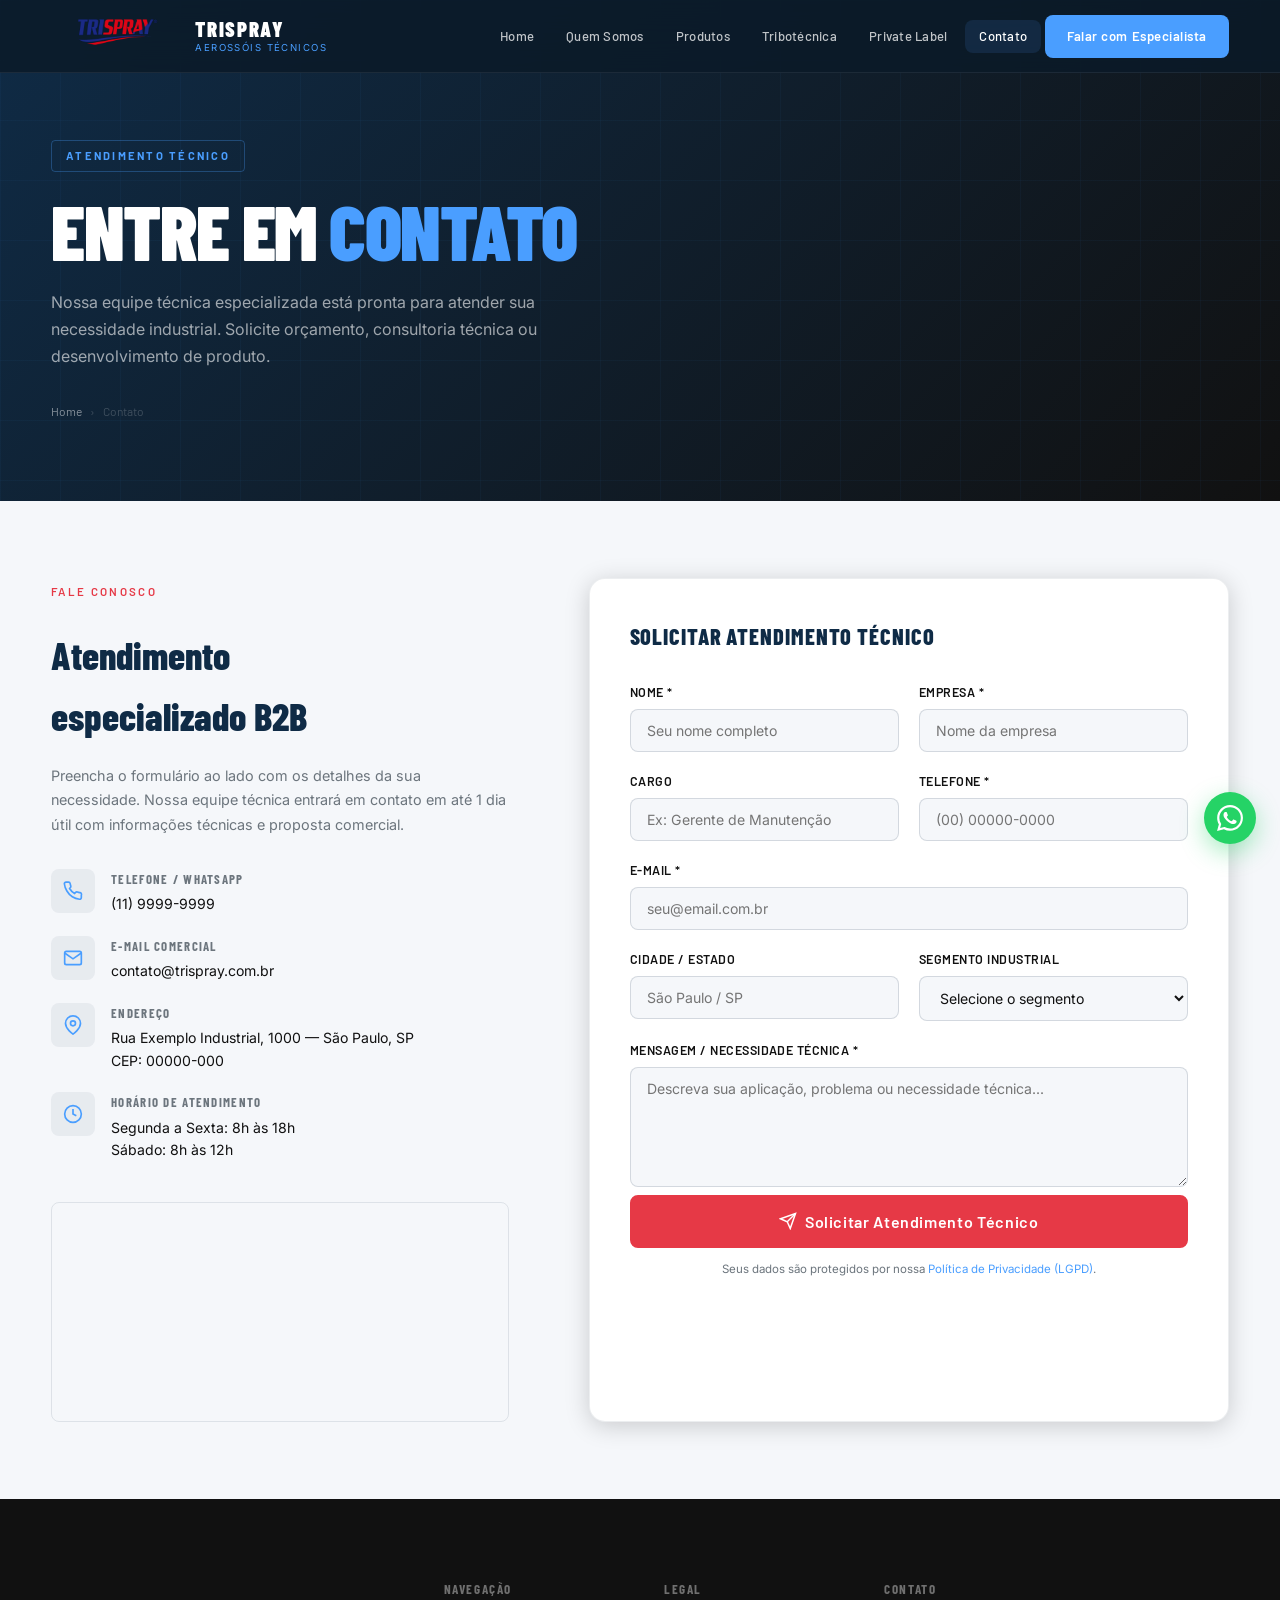
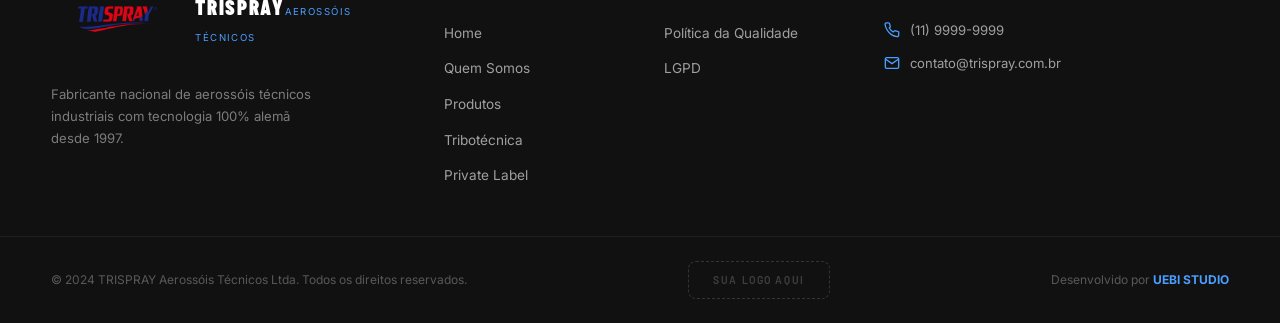
==== commit d18d35cf: "fix: logo dobrada de tamanho em todas as paginas" ====
--- a/contato.html
+++ b/contato.html
@@ -25,7 +25,7 @@
     <header class="header" id="header">
         <div class="container header__inner">
             <a href="index.html" class="header__logo">
-                <img src="logo.png" alt="TRISPRAY" style="height: 48px; width: auto; object-fit: contain;">
+                <img src="logo.png" alt="TRISPRAY" style="height: 88px; width: auto; object-fit: contain;">
                 <div class="logo-text"><span class="logo-brand">TRISPRAY</span><span class="logo-sub">Aerossóis
                         Técnicos</span></div>
             </a>
@@ -206,7 +206,7 @@
             <div class="container footer__top-inner">
                 <div class="footer__col footer__col--brand">
                     <div class="footer__logo"><img src="logo.png" alt="TRISPRAY"
-                            style="height: 48px; width: auto; object-fit: contain;">
+                            style="height: 88px; width: auto; object-fit: contain;">
                         <div><span class="logo-brand">TRISPRAY</span><span class="logo-sub">Aerossóis Técnicos</span>
                         </div>
                     </div>
